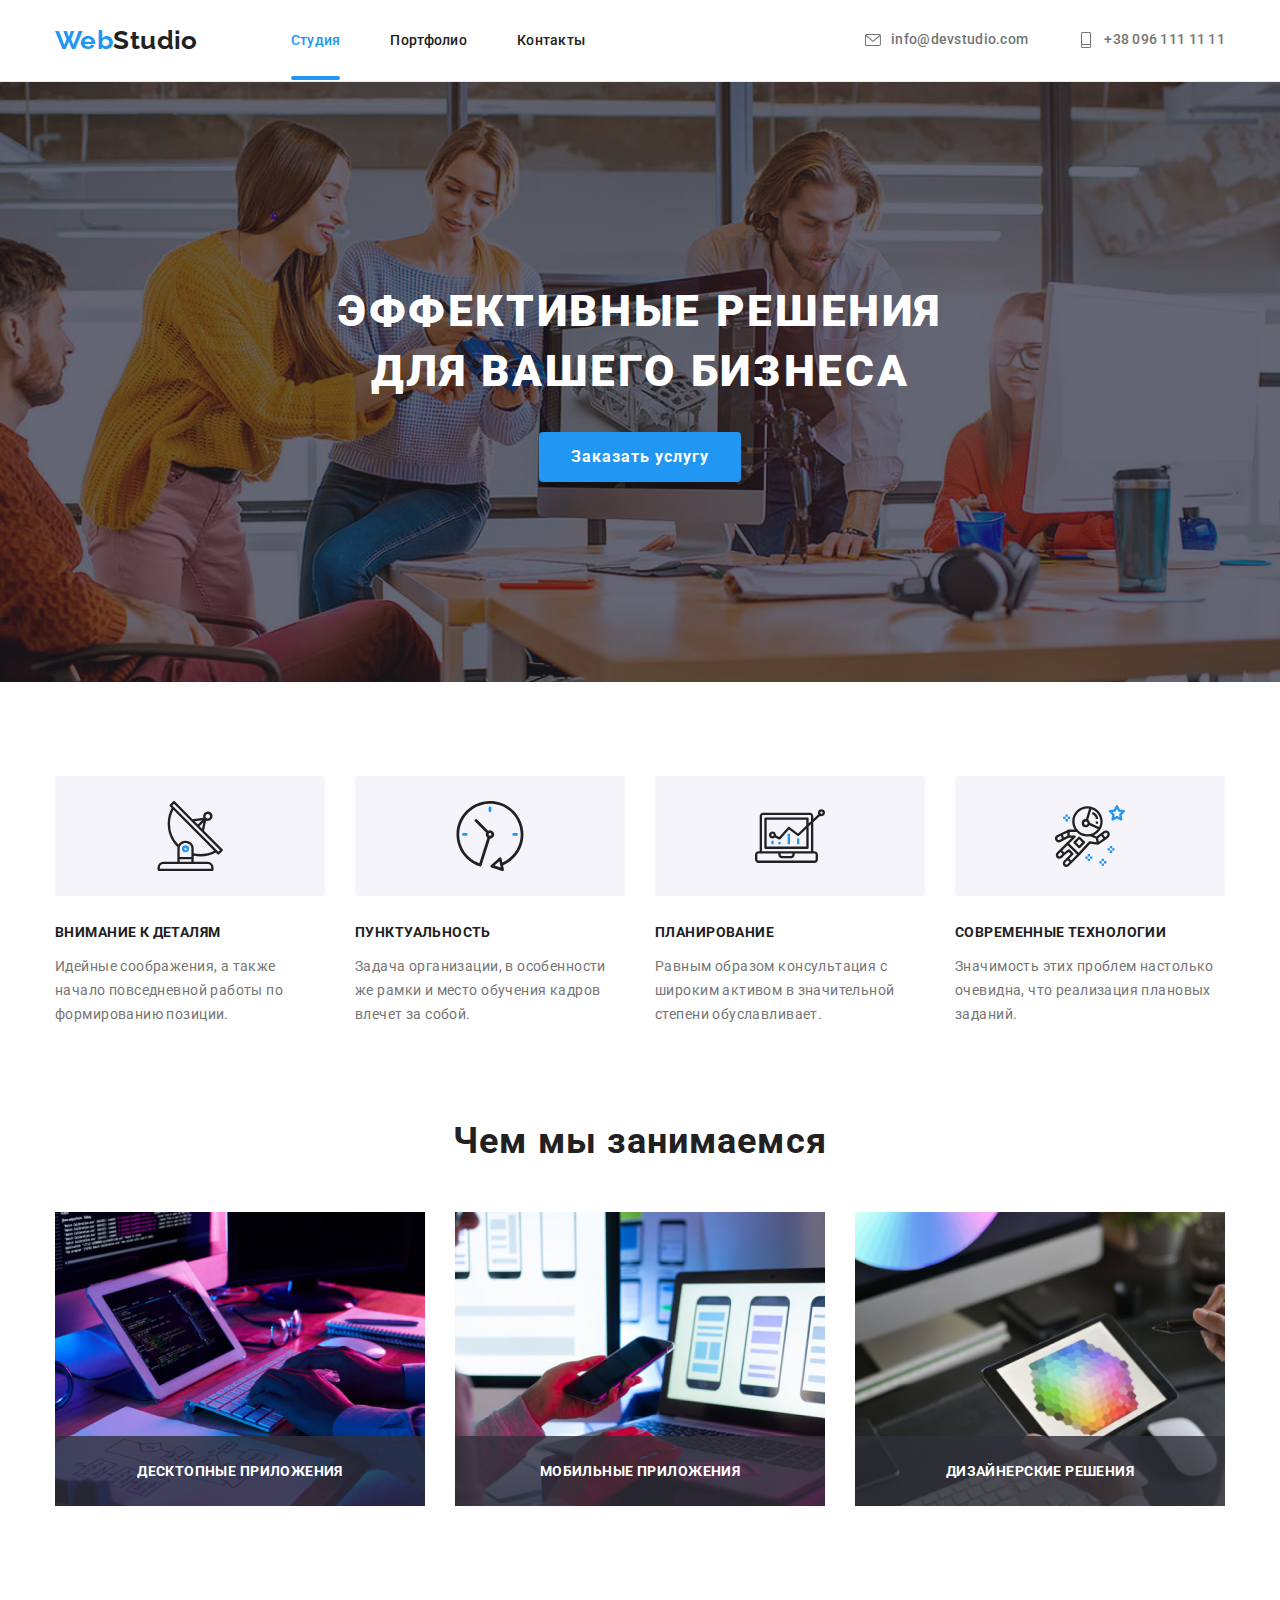
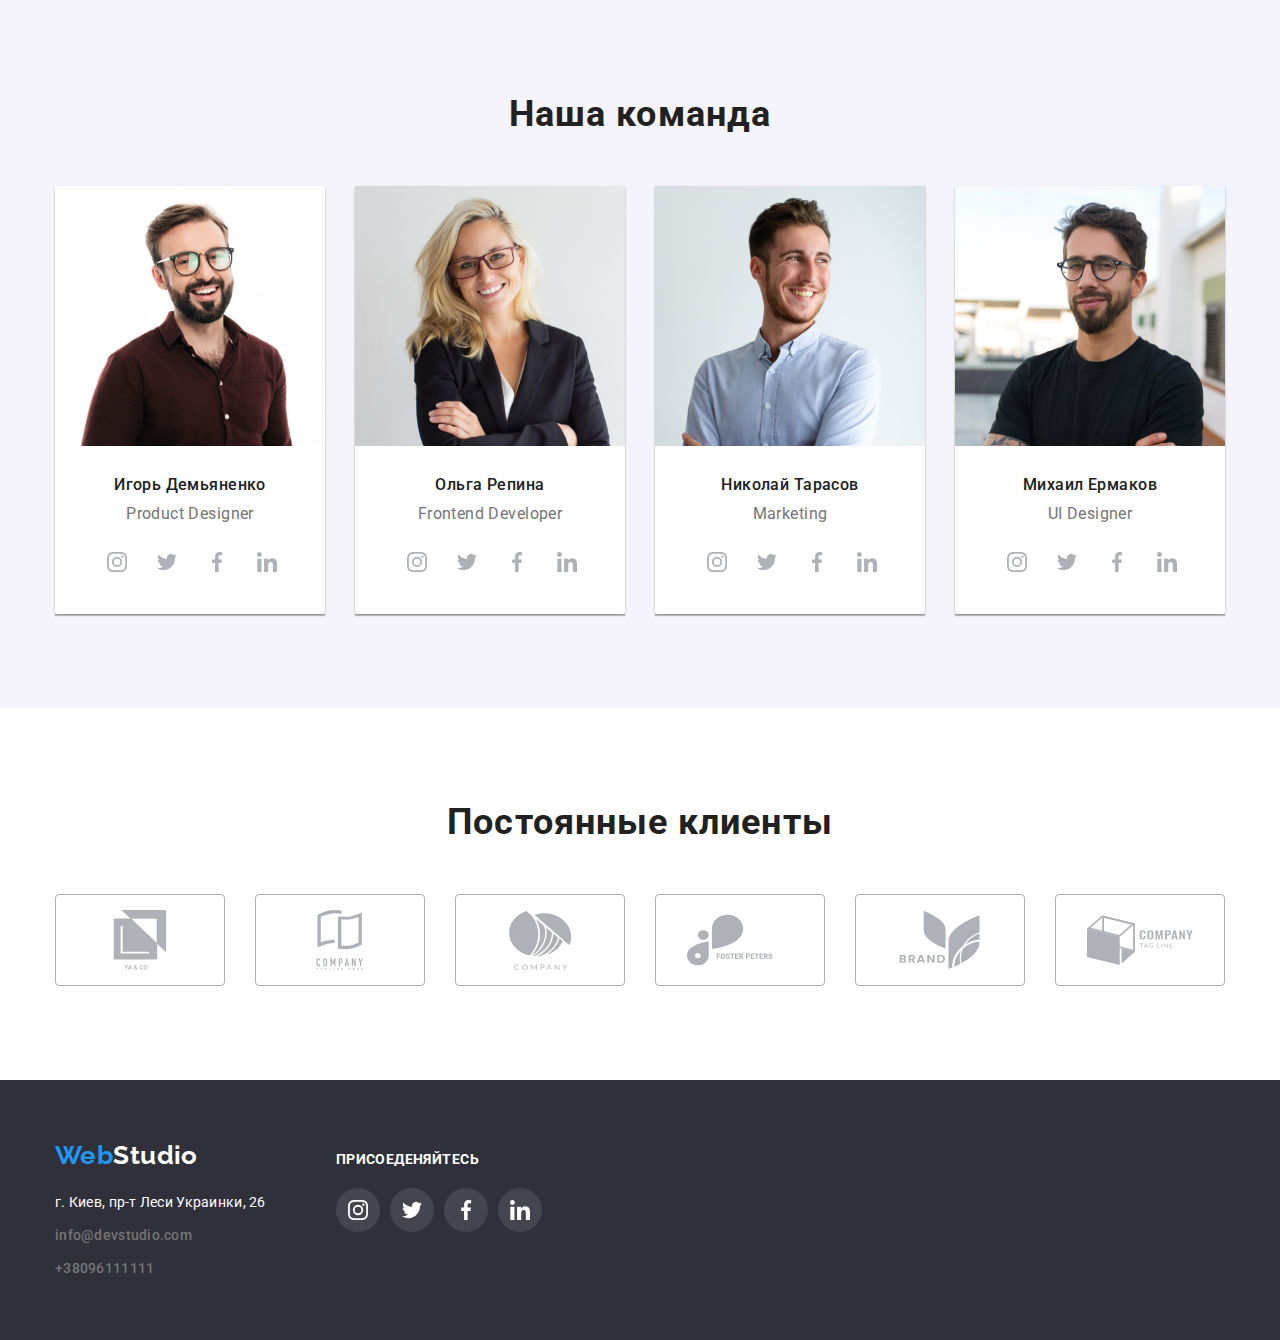
==== index.html @ 48d59b80 "start" ====
<!DOCTYPE html>
<html lang="ru">

<head>
    <meta charset="UTF-8">
    <meta http-equiv="X-UA-Compatible" content="IE=edge">
    <meta name="viewport" content="width=device-width, initial-scale=1.0">
    <link rel="preconnect" href="https://fonts.googleapis.com">
    <link rel="preconnect" href="https://fonts.gstatic.com" crossorigin>
    <link
        href="https://fonts.googleapis.com/css2?family=Raleway:wght@700&family=Roboto:wght@400;500;700;900&display=swap"
        rel="stylesheet">
    <link rel="stylesheet"
        href="https://cdnjs.cloudflare.com/ajax/libs/modern-normalize/1.1.0/modern-normalize.min.css">
    <link rel="stylesheet" href="./css/styles.css">
    
    
    <title>WebStudio</title>
</head>

<body>
    <!--header  -->
    <header class="header">
        <div class="container main-nav">
            <nav class="navigation">
                <a href="./index.html" class="logo"> <span class="web">Web</span><span class="studio">Studio</span> </a>
                <ul class="list nav">
                    <li class="nav-item"> 
                        <a href="./index.html" class="link-header current">Студия</a> </li>
                    <li class="nav-item"> 
                        <a href="./portfolio.html" class="link-header">Портфолио</a> </li>
                    <li class="nav-item"> 
                        <a href="#" class="link-header">Контакты </a> </li>
                </ul>
            </nav>

            <div class="contact-list">

                <a class="contact-link" href="mailto:info@devstudio.com">
                    <svg class="contact-link-envelope">
                        <use href="./images/sprite-svg.svg#icon-envelope"></use>
                    </svg>info@devstudio.com
                </a>

                <a class="contact-link" href="tel:+380961111111">
                    <svg class="contact-link-mobile">
                        <use href="./images/sprite-svg.svg#icon-mobile"></use>
                    </svg>+38 096 111 11 11
                </a>
            </div>
        </div>
    </header>

    <!-- main -->
    <main>
        <!-- Hero -->
        <section class="main-title section">
            <div class="container">
                <h1 class="header-title">Эффективные решения для вашего бизнеса</h1>
                <button type="button"  class="button-main" data-modal-open >Заказать услугу</button>
            </div>
        </section>

        <section class="adv-section section">
            <!-- заголовок h2 скрыть -->
            <div class="container">
                <h2 class="visually-hidden">Наши преимущества</h2>
                <ul class="list adv">
                    <li class="adv-item">
                        <div class="adv-thumb">
                            <svg class="adv-icon">
                                <use href="./images/sprite-svg.svg#icon-satelite"></use>
                            </svg>
                        </div>
                        <h3 class="advantage">Внимание к деталям</h3>
                        <p class="advantage-description">Идейные соображения, а также начало повседневной работы по
                            формированию
                            позиции.</p>
                    </li>
                    <li class="adv-item">
                        <div class="adv-thumb">
                            <svg class="adv-icon">
                                <use href="./images/sprite-svg.svg#icon-clock"></use>
                            </svg>
                        </div>
                        <h3 class="advantage">Пунктуальность</h3>
                        <p class="advantage-description">
                            Задача организации, в особенности же рамки и место обучения кадров влечет за собой.
                        </p>
                    </li>
                    <li class="adv-item">
                        <div class="adv-thumb">
                            <svg class="adv-icon">
                                <use href="./images/sprite-svg.svg#icon-pc"></use>
                            </svg>
                        </div>
                        <h3 class="advantage">Планирование</h3>
                        <p class="advantage-description">
                            Равным образом консультация с широким активом в значительной степени обуславливает.
                        </p>
                    </li>
                    <li class="adv-item">
                        <div class="adv-thumb">
                            <svg class="adv-icon">
                                <use href="./images/sprite-svg.svg#icon-spaceman"></use>
                            </svg>
                        </div>
                        <h3 class="advantage">Современные технологии</h3>
                        <p class="advantage-description">Значимость этих проблем настолько очевидна, что реализация
                            плановых заданий.
                        </p>
                    </li class="adv-item">
                </ul>
            </div>
        </section>
        <!-- Activities -->
        <section class="activities section">
            <div class="container">
                <h2 class="title">Чем мы занимаемся</h2>
                <ul class="list activities">
                    <li class="activities-item">
                        <div class="activities-item-wrap">
                            <img src="./images/box-1.jpg" alt="coding" width="370" height="294" />
                            <p class="activities-text">десктопные приложения</p>
                        </div>
                        
                    </li>
                    <li class="activities-item">
                        <div class="activities-item-wrap">
                            <img src="./images/box-2.jpg" alt="mobile-app" width="370" height="294" />
                            <p class="activities-text">мобильные приложения</p>
                        </div>
                        
                    </li>
                    <li class="activities-item">
                        <div class="activities-item-wrap">
                            <img src="./images/box-3.jpg" alt="tablet" width="370" height="294" />
                            <p class="activities-text">дизайнерские решения</p>
                        </div>
                        
                    </li>
                </ul>
            </div>
        </section>
        <!-- Our Team -->

        <section class="team section">
            <div class="container">
                <h2 class="title">Наша команда</h2>
                <ul class="list activities">
                    <li class="team-item">
                        <img src="./images/teamcard-1.jpg" alt="man-in-glasses" width="370" />
                        <div class="employee-card">
                            <h3 class="employee">Игорь Демьяненко</h3>
                            <p class="position">Product Designer</p>
                            <ul class="social-link">
                                <li class="social-item">
                                    <a class="social-reference" href="#">
                                        <svg class="social-link-icon">
                                            <use href="./images/sprite-svg.svg#icon-instagram"></use>
                                        </svg>
                                    </a>
                                </li>
                                <li class="social-item">
                                    <a class="social-reference" href="#">
                                        <svg class="social-link-icon">
                                            <use href="./images/sprite-svg.svg#icon-twitter"></use>
                                        </svg>
                                    </a>
                                </li>
                                <li class="social-item">
                                    <a class="social-reference" href="#">
                                        <svg class="social-link-icon">
                                            <use href="./images/sprite-svg.svg#icon-facebook"></use>
                                        </svg>
                                    </a>
                                </li>
                                <li class="social-item">
                                    <a class="social-reference" href="#">
                                        <svg class="social-link-icon">
                                            <use href="./images/sprite-svg.svg#icon-linkedin"></use>
                                        </svg>
                                    </a>
                                </li>
                            </ul>
                        </div>

                    </li>
                    <li class="team-item">
                        <img src="./images/teamcard-2.jpg" alt="blonde-girl" width="370" />
                        <div class="employee-card">
                            <h3 class="employee"> Ольга Репина</h3>
                            <p class="position">Frontend Developer </p>
                            <ul class="social-link">
                                <li class="social-item">
                                    <a class="social-reference" href="#">
                                        <svg class="social-link-icon">
                                            <use href="./images/sprite-svg.svg#icon-instagram"></use>
                                        </svg>
                                    </a>
                                </li>
                                <li class="social-item">
                                    <a class="social-reference" href="#">
                                        <svg class="social-link-icon">
                                            <use href="./images/sprite-svg.svg#icon-twitter"></use>
                                        </svg>
                                    </a>
                                </li>
                                <li class="social-item">
                                    <a class="social-reference" href="#">
                                        <svg class="social-link-icon">
                                            <use href="./images/sprite-svg.svg#icon-facebook"></use>
                                        </svg>
                                    </a>
                                </li>
                                <li class="social-item">
                                    <a class="social-reference" href="#">
                                        <svg class="social-link-icon">
                                            <use href="./images/sprite-svg.svg#icon-linkedin"></use>
                                        </svg>
                                    </a>
                                </li>
                            </ul>
                        </div>

                    </li>
                    <li class="team-item">
                        <img src="./images/teamcard-3.jpg" alt="smiling-man" width="370" />
                        <div class="employee-card">
                            <h3 class="employee">Николай Тарасов</h3>
                            <p class="position"> Marketing</p>
                            <ul class="social-link">
                                <li class="social-item">
                                    <a class="social-reference" href="#">
                                        <svg class="social-link-icon">
                                            <use href="./images/sprite-svg.svg#icon-instagram"></use>
                                        </svg>
                                    </a>
                                </li>
                                <li class="social-item">
                                    <a class="social-reference" href="#">
                                        <svg class="social-link-icon">
                                            <use href="./images/sprite-svg.svg#icon-twitter"></use>
                                        </svg>
                                    </a>
                                </li>
                                <li class="social-item">
                                    <a class="social-reference" href="#">
                                        <svg class="social-link-icon">
                                            <use href="./images/sprite-svg.svg#icon-facebook"></use>
                                        </svg>
                                    </a>
                                </li>
                                <li class="social-item">
                                    <a class="social-reference" href="#">
                                        <svg class="social-link-icon">
                                            <use href="./images/sprite-svg.svg#icon-linkedin"></use>
                                        </svg>
                                    </a>
                                </li>
                            </ul>
                        </div>

                    </li>
                    <li class="team-item">
                        <img src="./images/teamcard-4.jpg" alt="smiling-man" width="370" />
                        <div class="employee-card">
                            <h3 class="employee">Михаил Ермаков</h3>
                            <p class="position"> UI Designer</p>
                            <ul class="social-link">
                                <li class="social-item">
                                    <a class="social-reference" href="#">
                                        <svg class="social-link-icon">
                                            <use href="./images/sprite-svg.svg#icon-instagram"></use>
                                        </svg>
                                    </a>
                                </li>
                                <li class="social-item">
                                    <a class="social-reference" href="#">
                                        <svg class="social-link-icon">
                                            <use href="./images/sprite-svg.svg#icon-twitter"></use>
                                        </svg>
                                    </a>
                                </li>
                                <li class="social-item">
                                    <a class="social-reference" href="#">
                                        <svg class="social-link-icon">
                                            <use href="./images/sprite-svg.svg#icon-facebook"></use>
                                        </svg>
                                    </a>
                                </li>
                                <li class="social-item">
                                    <a class="social-reference" href="#">
                                        <svg class="social-link-icon">
                                            <use href="./images/sprite-svg.svg#icon-linkedin"></use>
                                        </svg>
                                    </a>
                                </li>
                            </ul>
                        </div>

                    </li>
                </ul>
            </div>
        </section>

        <section class="clients section">
            <div class="container">
                <h2 class="title">Постоянные клиенты</h2>
                <ul class="clients-list">
                    <li class="client-item">
                        <a class="client-link" href="#">
                            <svg class="client-icon">
                                <use href="./images/sprite-svg.svg#icon-client-1"></use>
                            </svg>
                        </a>
                    </li>
                    <li class="client-item">
                        <a class="client-link" href="#"><svg class="client-icon">
                                <use href="./images/sprite-svg.svg#icon-client-2"></use>
                            </svg>

                        </a>
                    </li>
                    <li class="client-item">
                        <a class="client-link" href="#"><svg class="client-icon">
                                <use href="./images/sprite-svg.svg#icon-client-3"></use>
                            </svg>

                        </a>
                    </li>
                    <li class="client-item">
                        <a class="client-link" href="#"><svg class="client-icon">
                                <use href="./images/sprite-svg.svg#icon-client-4"></use>
                            </svg>

                        </a>
                    </li>
                    <li class="client-item">
                        <a class="client-link" href="#"><svg class="client-icon">
                                <use href="./images/sprite-svg.svg#icon-client-5"></use>
                            </svg>

                        </a>
                    </li>
                    <li class="client-item">
                        <a class="client-link" href="#"><svg class="client-icon">
                                <use href="./images/sprite-svg.svg#icon-client-6"></use>
                            </svg>

                        </a>
                    </li>
                </ul>
            </div>
        </section>

    </main>
    <!-- footer  -->
    <footer class="footer-main">
        <div class="container">
            <div class="footer">
                <div class="footer-left">                
                    <a href="./index.html" class="logo-link"> <span class="web">Web</span><span class="studio-bottom">Studio</span> </a>
                
                    <address>
                        <ul class="list">
                            <li class="address-item"><a href="https://goo.gl/maps/nnkkmyrKH8PEDYPt6" target="_blank"
                                    rel="nofollow noopener" class="contact-link route">г. Киев, пр-т Леси Украинки, 26</a>
                            </li>
                            <li class="address-item"><a href="mailto:info@devstudio.com" class="contact-link-bottom">info@devstudio.com</a>
                            </li>
                            <li class="address-item"><a href="tel:+380961111111" class="contact-link-bottom">+38096111111</a></li>
                        </ul>
                    </address>
                </div>
                <div class="footer-center">
                    <p class="invite-title">присоеденяйтесь </p>
                    <ul class="social-list">
                        <li class="social_item">
                            <a  class="social_item_link" href="#"> 
                            <svg class="social-icon">
                                <use href="./images/sprite-svg.svg#icon-instagram-footer"></use>
                            </svg> </a>
                        </li>
                        <li class="social_item">
                            <a  class="social_item_link" href="#"> 
                            <svg class="social-icon">
                                <use href="./images/sprite-svg.svg#icon-twitter-footer"></use>
                            </svg> </a>
                        </li>
                        <li class="social_item">
                            <a  class="social_item_link" href="#"> 
                            <svg class="social-icon">
                                <use href="./images/sprite-svg.svg#icon-facebook-footer"></use>
                            </svg> </a>
                        </li>
                        <li class="social_item">
                            <a  class="social_item_link" href="#"> 
                            <svg class="social-icon">
                                <use href="./images/sprite-svg.svg#icon-linkedin-footer"></use>
                            </svg> </a>
                        </li>
                    </ul>
                        
                </div>
                
                
                
            </div>
            

        </div>

    </footer>

    <div class="backdrop is-hidden" data-modal>
        <div class="modal">
            <button type="button" class="modal-close" data-modal-close >
                <svg class="modal-close-icon" width="18px" height="18px">
                    <use href="./images/sprite-svg.svg#icon-close">
                </svg>
            </button>

        </div>
    </div>

    <script src="./js/modal.js"></script>
</body>

</html>
---- css/styles.css ----
:root {
    --primary-head-text: #212121;
    --primary-bcg: #ffffff;
    --secondary-text: #757575;
    --accent-color: #2196F3;
    --dark-bcg: #2F303A;
    --hover-color: #188CE8;
    --secondary-bcg: #E5E5E5;
    --team-bcg: #F5F4FA;
    --primary-font: 'Roboto', sans-serif;
    --logo-font: 'Raleway', sans-serif;
    --inner-border-color: ##EEEEEE;
    --header-border-color: ##ECECEC;
    --clients-color: #AFB1B8;
}

p,
h1,
h2,
h3,
h4,
h5,
h6 {
    margin: 0;
}

ul {
    margin: 0;
    padding: 0;
}

img {
    display: block;
    max-width: 100%;
    height: auto;
}

button {
    cursor: pointer;
    /* font-family: inherit; */
}

address {
    font-style: normal;
}

/* body */

body {

    font-family: var(--primary-font);
    color: var(--primary-head-text);
    background-color: var(--primary-bcg);
    font-size: 14px;
    letter-spacing: 0.03em;
}



ul {
    list-style: none;
}

a {
    text-decoration: none;
    /* display: block; */
}

button {
    display: block;
    margin: 0 auto;
    padding: 10px 32px;
    cursor: pointer;
    /* font-family: Roboto; */
    /* box-shadow: 0px 4px 4px rgb(0 0 0 / 15%); */
    border: none;
    border-radius: 4px;

}

.list {
    font-style: normal;
    margin: 0px;
    padding: 0px;
}

.visually-hidden {
    position: absolute;
    width: 1px;
    height: 1px;
    margin: -1px;
    border: 0;
    padding: 0;

    white-space: nowrap;
    clip-path: inset(100%);
    clip: rect(0 0 0 0);
    overflow: hidden;
}



.container {
    width: 1200px;
    padding-left: 15px;
    padding-right: 15px;
    margin: 0 auto;
}

.section {
    padding: 94px 0;
}

.header {
    border-bottom: 1px solid #ececec;


}

.container.main-nav {
    display: flex;
    align-items: center;

}

/* logo */
.logo {
    color: var(--accent-color);
    font-weight: 700;
    font-size: 26px;
    line-height: 1.19;
    font-family: var(--logo-font);

}

.logo-link {
    margin-bottom: 20px;
    display: block;
}

.web {
    color: var(--accent-color);
    font-weight: 700;
    font-size: 26px;
    line-height: 1.19;
    font-family: var(--logo-font);

}

.studio-bottom {
    color: #ffffff;
    font-weight: 700;
    font-size: 26px;
    line-height: 1.19;
    font-family: var(--logo-font);

}

/* .studio-bottom:hover,
.studio-bottom:focus {
    color: var(--hover-color);
} */

.studio {
    color: var(--primary-head-text);
}


/* site nav */
.navigation {
    display: flex;
    align-items: center;
}

.list.nav {
    display: flex;

}

.list .nav-item {
    margin-right: 50px;
}

.list .nav-item:last-child {
    margin-right: 0px;
}

.list .nav-item {
    display: block;
    padding-top: 32px;
    padding-bottom: 32px;
}

/* contact-list */

.contact-list .contact-link+.contact-link {
    margin-left: 50px;

}


.contact-list {
    display: flex;

    padding-top: 32px;
    padding-bottom: 32px;
    margin-left: auto;


}

.list.nav {
    margin-left: 93px;
    position: relative;
}


.link-header:hover,
.link-header:focus {
    color: var(--hover-color);
    
}

.link-header {
    color: var(--primary-head-text);
    font-size: 14px;
    font-weight: 500;
    line-height: 1.14;
    letter-spacing: 0.02em;
    padding-top: 32px;
    padding-bottom: 32px;
    position: relative;

    transition-property: color;
    transition-duration: 250ms;
    transition-timing-function: cubic-bezier(0.4, 0, 0.2, 1);
    
}



.current {
    color: var(--accent-color);
    
}
.link-header.current::before {
    content: '';
        width: 100%;
        height: 4px;
        position: absolute;
        bottom: 0;
        background: var(--accent-color);
        border-radius: 2px;
}

.link {
    color: #212121;
    text-decoration: none;
}



/* hero */
.header-title {
    /* padding-top: 203px; */
    margin: 0 auto;
    margin-bottom: 30px;
    width: 696px;

    font-weight: 900;
    font-size: 44px;
    line-height: 1.36;
    letter-spacing: 0.06em;


    color: var(--primary-bcg);
    text-transform: uppercase;
}

.main-title {
    background-color: var(--dark-bcg);
    text-align: center;
    padding: 200px 0;
    background-image:
        linear-gradient(rgba(47, 48, 58, 0.4), rgba(47, 48, 58, 0.4)),
        url("../images/layout.jpg");
    background-repeat: no-repeat;
    background-position: center;
    background-size: cover;
    max-width: 1600px;
    height: 600px;
    margin: 0 auto;


}

/* buttons */
.button-main {

    box-shadow: 0px 4px 4px rgba(0, 0, 0, 0.15);
    border-radius: 4px;
    display: inline-block;
    padding: 10px 32px;
    border: 0px;
    min-width: 200px;
    
    font-weight: 700;
    font-size: 16px;
    line-height: 1.87;
    background-color: var(--accent-color);
    color: var(--primary-bcg);
    letter-spacing: 0.06em;
    align-items: center;
    text-align: center;

    transition-property: color;
    transition-duration: 250ms;
    transition-timing-function: cubic-bezier(0.4, 0, 0.2, 1);
}

.button-main:hover,
.button-main:focus {
    background-color: var(--hover-color);
    color: var(--primary-bcg);
}

/* portfolio buttons */

.portfolio-button {
    display: inline-block;
    border-radius: 4px;
    padding: 6px 22px;
    border: 0px;
    color: var(--primary-head-text);
    background-color: var(--team-bcg);
    font-weight: 500;
    font-size: 16px;
    line-height: 1.62;
    letter-spacing: 0.03em;

    transition-property: color, background-color, box-shadow;
    transition-duration: 250ms;
    transition-timing-function: cubic-bezier(0.4, 0, 0.2, 1);
}

.portfolio-button:hover,
.portfolio-button:focus {
    background-color: var(--hover-color);
    color: #ffffff;
    box-shadow: 0px 1px 1px rgba(0, 0, 0, 0.12),
    0px 4px 4px rgba(0, 0, 0, 0.06),
    1px 4px 6px rgba(0, 0, 0, 0.16);
    
}

.filter-item {
    width: calc ((100% - 32px) / 5);
    margin-right: 8px;
}

.filter-item:nth-child(5n) {
    margin-right: 0px;
}


/* links */
.contact-link {
    display: flex;
    align-items: center;
    font-family: Roboto;
    font-size: 14px;
    font-weight: 500;
    line-height: 1.14;
    letter-spacing: 0.02em;
    text-align: left;
    color: var(--secondary-text);
}
.contact-link-bottom {
    
    font-family: Roboto;
    font-size: 14px;
    font-weight: 500;
    line-height: 1.71;
    letter-spacing: 0.02em;
    text-align: left;
    color: var(--secondary-text);

    transition-property: color;
    transition-duration: 250ms;
    transition-timing-function: cubic-bezier(0.4, 0, 0.2, 1);
        
}
.contact-link-bottom:hover,
.contact-link-bottom:focus {
    color: var(--hover-color);
}


.contact-link-envelope {
    width: 16px;
    height: 12px;
    margin-right: 10px;
    fill: currentColor;

    transition-property: color;
    transition-duration: 250ms;
    transition-timing-function: cubic-bezier(0.4, 0, 0.2, 1);

}
.contact-link-mobile {
    width: 16px;
    height: 16px;
    margin-right: 10px;
    fill: currentColor;

    transition-property: color;
    transition-duration: 250ms;
    transition-timing-function: cubic-bezier(0.4, 0, 0.2, 1);

}

.contact-link:hover,
.contact-link:focus {
    color: var(--hover-color);
}

.title {
    margin-bottom: 50px;
    font-weight: 700;
    font-size: 36px;
    line-height: 1.16;
    letter-spacing: 0.03em;
    text-align: center;
}

.contact-link.route {
    font-weight: 400;
    font-size: 14px;
    line-height: 1.71;
    color: white;

    transition-property: color;
    transition-duration: 250ms;
    transition-timing-function: cubic-bezier(0.4, 0, 0.2, 1);
}

.contact-link.route:hover,
.contact-link.route:focus {
    color: var(--hover-color);
}

.list.activities {
    display: flex;
    justify-content: center;
    
}

.list.filter {
    display: flex;
    justify-content: center;
    margin-bottom: 50px;
}

.list.project {
    border-top: #D9D9D9;
    display: flex;
    flex-wrap: wrap;
}








/* advantages */

.list.adv {
    display: flex;

}

.adv-item {
    width: calc((100% - 90px) / 4);
    margin-right: 30px;
}

.adv-item:nth-child(4n) {
    margin-right: 0px;
}

.adv-thumb {
    width: 270px;
    height: 120px;
    
    background-color: #F5F4FA;
    display: flex;
    align-items: center;
    justify-content: center;
    border-radius: 4px;
    margin-bottom: 25px;



}

.adv-icon {
    width: 70px;
    height: 70px;


}

.advantage {
    font-weight: 700;
    font-size: 14px;
    line-height: 1.71;
    text-transform: uppercase;
    color: var(--primary-head-text);

}

.advantage-description {
    margin-top: 10px;

    font-weight: 400;
    font-size: 14px;
    line-height: 1.71;
    color: var(--secondary-text);

}

.activities.section {
    padding-top: 0px;
}

.activities-item {
    width: calc((100% - 60px) /3);
    margin-right: 30px;

}

.activities-item:nth-child(3n) {
    margin-right: 0px;
}

activities {
    padding-top: 0;
}
.activities-item-wrap {
    position: relative;
}
.activities-text {
    position: absolute;
    bottom: 0;
    left: 0;
    font-weight: 700;
    font-size: 14px;
    line-height: 1.15;
    

    display: flex;
    justify-content: center;
    align-items: center;
    
    text-transform: uppercase;
    color: #FFFFFF;
    background-color: rgba(47, 48, 58, 0.8);
    
    width: 100%;
    height: 70px; 
}
.team {
    background-color: var(--team-bcg);
    padding-bottom: 94px;
}

.position {
    font-weight: 400;
    font-size: 16px;
    line-height: 1.18;
    color: var(--secondary-text);
    text-align: center;
}

.team-item {
    width: calc((100% - 90px) / 4);
    margin-right: 30px;
    box-shadow: 0px 1px 3px rgb(0 0 0 / 12%), 0px 1px 1px rgb(0 0 0 / 14%), 0px 2px 1px rgb(0 0 0 / 20%);

}

.team-item:nth-child(4n) {
    margin-right: 0px;
}

.employee {
    font-weight: 500;
    font-size: 16px;
    line-height: 1.18;
    color: var(--primary-head-text);
    text-align: center;
    margin-bottom: 10px;

}

.employee-card {
    background-color: var(--primary-bcg);
    border-radius: 0px 0px 4px 4px;
    text-align: center;
    padding: 30px 0;


}






.portfolio-description {
    color: var(--secondary-text);
    font-size: 16px;
    font-weight: 400;
    line-height: 1.87;
    
}

.project-item {
    width: calc((100% - 60px) / 3);

    margin-right: 30px;
    margin-bottom: 30px;

    transition-property: color;
    transition-duration: 250ms;
    transition-timing-function: cubic-bezier(0.4, 0, 0.2, 1);
}



.project-item:nth-child(3n) {
    margin-right: 0px;

}

.project-item:nth-last-child(-n + 3) {
    margin-bottom: 0px;
}

.grid-card {

    border: 1px solid #eeeeee;
    border-top: 0px;
    padding: 20px 24px;
}
.grid-card-wrap {
    position: relative;
    overflow: hidden;
    
    
}
.grid-card-link:hover .grid-card-text {
    transform: translateY(0);
}
.grid-card-link:focus .grid-card-text {
    transform: translateY(0);
}
.grid-card-text {
    width: 100%;
    height: 100%;
    position: absolute;
    bottom: 0;
    left: 0;
    font-weight: 400;
    font-size: 18px;
    line-height: 1.56;
    color: #FFFFFF;
    padding: 63px 24px;
    letter-spacing: 0.03em;
    background-color: rgba(33, 150, 243, 0.9);
    
    transform: translateY(100%);
    transition-property: transform;
    transition-duration: 300ms;
    transition-timing-function: cubic-bezier(0.4, 0, 0.2, 1);           
}

.grid-card-link {
    display: block;
    transition-property: box-shadow;
    transition-duration: 2500ms;
    transition-timing-function: cubic-bezier(0.4, 0, 0.2, 1);

}
.grid-card-link:hover {
    box-shadow: 0px 1px 1px rgba(0, 0, 0, 0.12),
        0px 4px 4px rgba(0, 0, 0, 0.06),
        1px 4px 6px rgba(0, 0, 0, 0.16);;
    transition-property: box-shadow;
    
}
.grid-card-link:focus {
    box-shadow: 0px 1px 1px rgba(0, 0, 0, 0.12),
        0px 4px 4px rgba(0, 0, 0, 0.06),
        1px 4px 6px rgba(0, 0, 0, 0.16);;
    transition-property: box-shadow;
    
}

.social-link {
    display: flex;
    justify-content: center;
    align-items: center;
    margin-top: 16px;
    gap: 10px;

}

.social-link-icon {
    width: 20px;
    height: 20px;
   
    fill: currentColor;
    
    /* overflow: hidden; */
    
}
.social-reference {
    display: flex;
    justify-content: center;
    align-items: center;
    border-radius: 50%;
    color: #AFB1B8;
    width: 44px;
    height: 44px;

    transition-property: color, background-color;
    transition-duration: 250ms;
    transition-timing-function: cubic-bezier(0.4, 0, 0.2, 1);
}
.social-reference:hover,
.social-reference:focus {
    color: #ffffff;
    background-color: var(--accent-color);
    
    
}

.social-item {
    width: 40px;
}
.clients-list {
    display: flex;
}

.client-item {
    width: calc((100% - 150px) /6);
    margin-right: 30px;
   
}

.client-item:nth-child(6n) {
    margin-right: 0px;

}



.client-icon {
    width: 106px;
    height: 60px;
    fill: currentColor;


}

.client-link {
    height: 92px;
    width: 170px;
    border: 1px solid var(--clients-color); 
    border-radius: 4px;
    display: flex;
    justify-content: center;
    align-items: center;
    color: var(--clients-color);
    
    transition-property: color, border;
    transition-duration: 250ms;
    transition-timing-function: cubic-bezier(0.4, 0, 0.2, 1);
}

.client-link:hover {
    color: var(--hover-color);
   border: 1px solid var(--accent-color);
}
.client-link:focus {
    color: var(--hover-color);
    border: 1px solid var(--accent-color);
}
/* footer */
.footer-main {
    background-color: var(--dark-bcg);
    padding: 60px 0;
}

.invite-title {
    font-weight: 700;
    font-size: 14px;
    line-height: 1.14;
    letter-spacing: 0.03em;
    text-transform: uppercase;
    color: #FFFFFF;
    margin-bottom: 20px;
    text-align: left
}
.footer {
    display: flex;
    align-items: baseline;
    
}
.social-list {
    display: flex;
    /* gap: 10px; */
    
}
.social_item {
    width: calc((100 - 30px) / 4);
    margin-right: 10px;
}
.social_item:nth-child(4n) {
    margin-right: 0px;
}
.social_item_link {
    display: flex;
    color: var(--primary-bcg);
    justify-content: center;
    align-items: center;
    width: 44px;
    height: 44px;
    background: rgba(255, 255, 255, 0.1);
    border-radius: 50%;

    transition-property: color, background-color;
    transition-duration: 250ms;
    transition-timing-function: cubic-bezier(0.4, 0, 0.2, 1);
}

.social_item_link:hover,
.social_item_link:focus {
    color: #ffffff;
    background-color: #2196F3;
    overflow: hidden;
    border-radius: 50%;
    

}
.social-icon {
    width: 20px;
    height: 20px;
    
    fill: currentColor;

}
/* .footer-left {

} */

.footer-center {
    margin-left: 70px;

}



.address-item {
    margin-bottom: 9px;
}

.address-item:last-child {
    margin-bottom: 0px;
}

.list-item {
    margin-bottom: 4px;
    font-weight: 700;
    font-size: 18px;
    line-height: 2;
    letter-spacing: 0.06em;
}
.backdrop {
    width: 100vw;
    height: 100vh;
    position: fixed;
    top: 0;
    left: 0;
    background: rgba(0, 0, 0, 0.2);
        transition: opacity 1000ms, visibility 1000ms;
}

.backdrop.is-hidden .modal {
    transform: scale(1.5) translateX(100%);
    transition: transform 1000ms;
}
.modal {
    width: 528px;
    min-height: 581px;
    background-color: #FFFFFF;
    box-shadow: 0px 1px 3px rgba(0, 0, 0, 0.12), 0px 1px 1px rgba(0, 0, 0, 0.14), 0px 2px 1px rgba(0, 0, 0, 0.2);
    border-radius: 4px;
    position: absolute;
    top: 50%;
    left: 50%;
    transform: scale(1) translateX(100%);
    transform: translate(-50%, -50%);
    transition: transform 1000ms;
}
.modal-close {
    width: 30px;
    height: 30px;
    background: transparent;
    border: 1px solid rgba(0, 0, 0, 0.1);
    border-radius: 50%;
    position: fixed;
    top: 10px;
    right: 10px;
    padding: 0;
    display: flex;
    align-items: center;
    justify-content: center;
    transition-property: color;
    transition-duration: 250ms;
    transition-timing-function: cubic-bezier(0.4, 0, 0.2, 1);


}
.modal-close:hover,
.modal-close:focus {
    fill: var(--hover-color);
}

.is-hidden {
    visibility: hidden;
    opacity: 0;
    pointer-events: none;
}
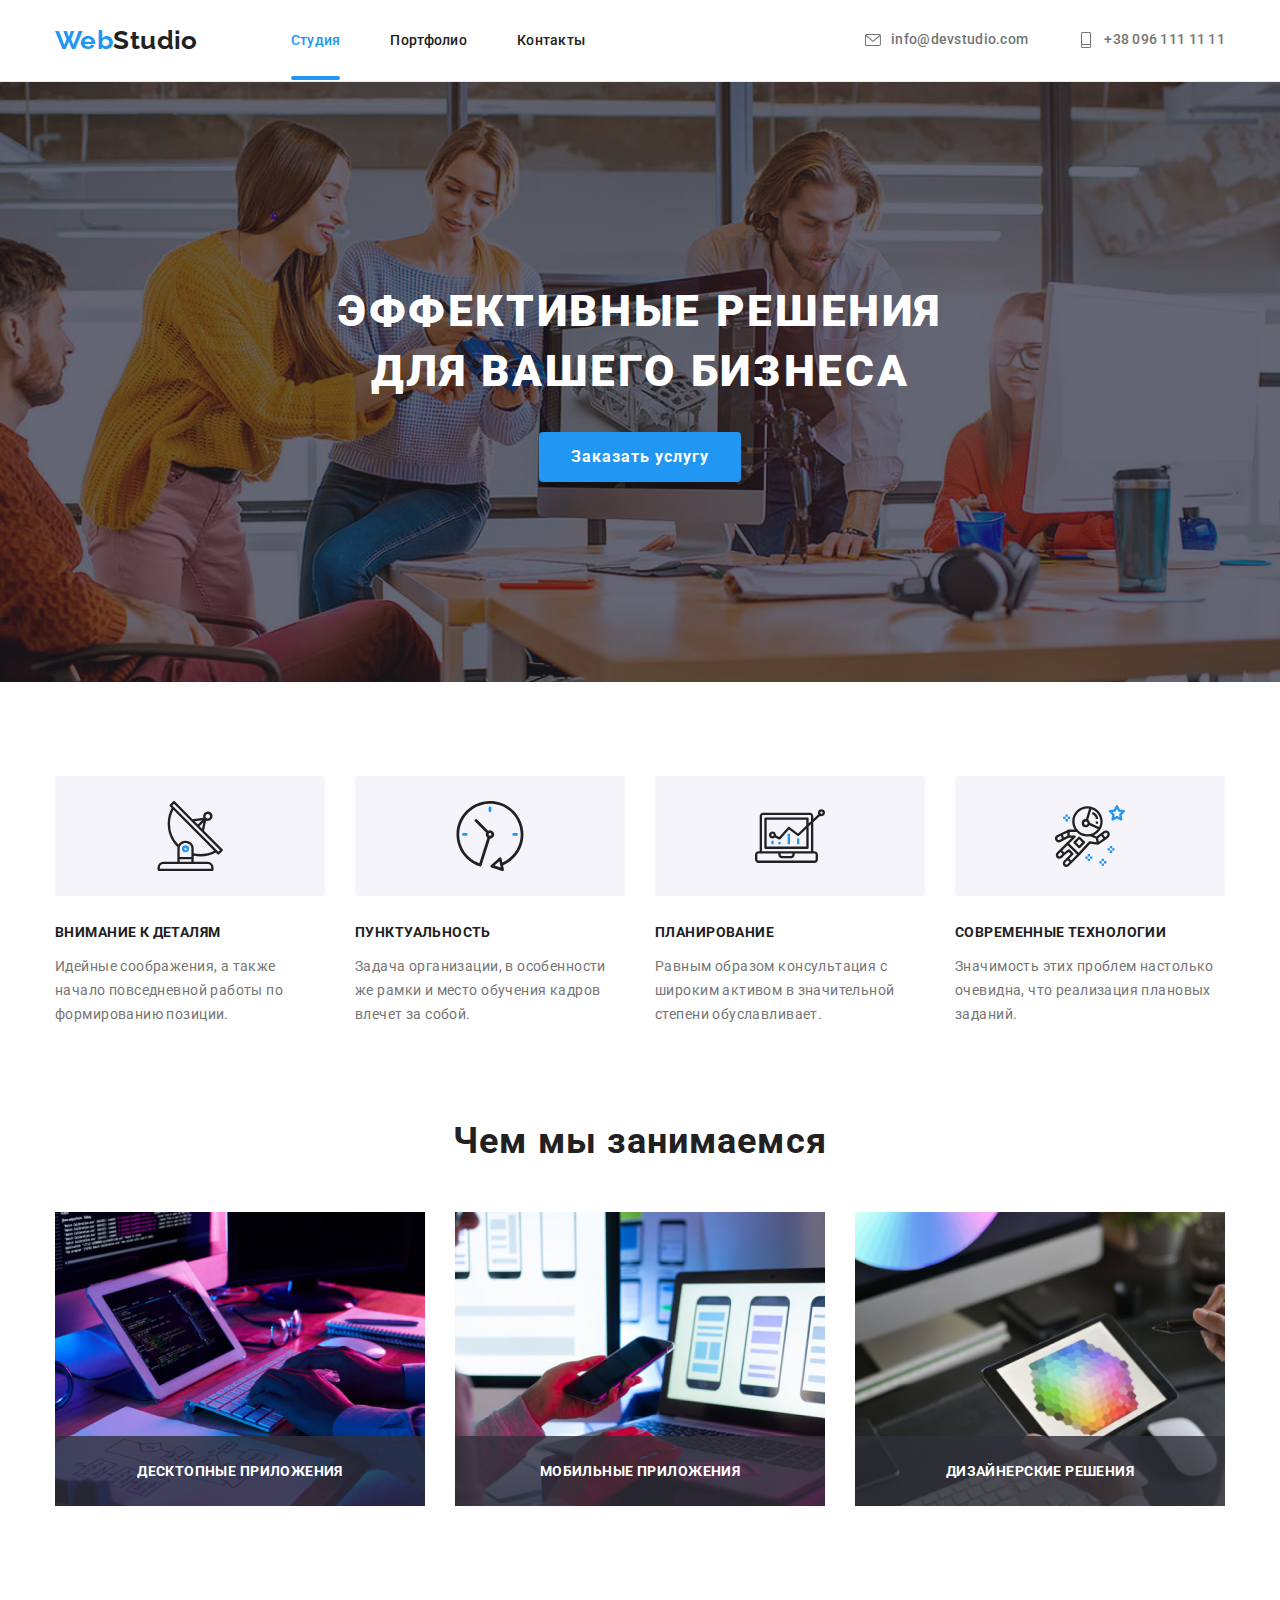
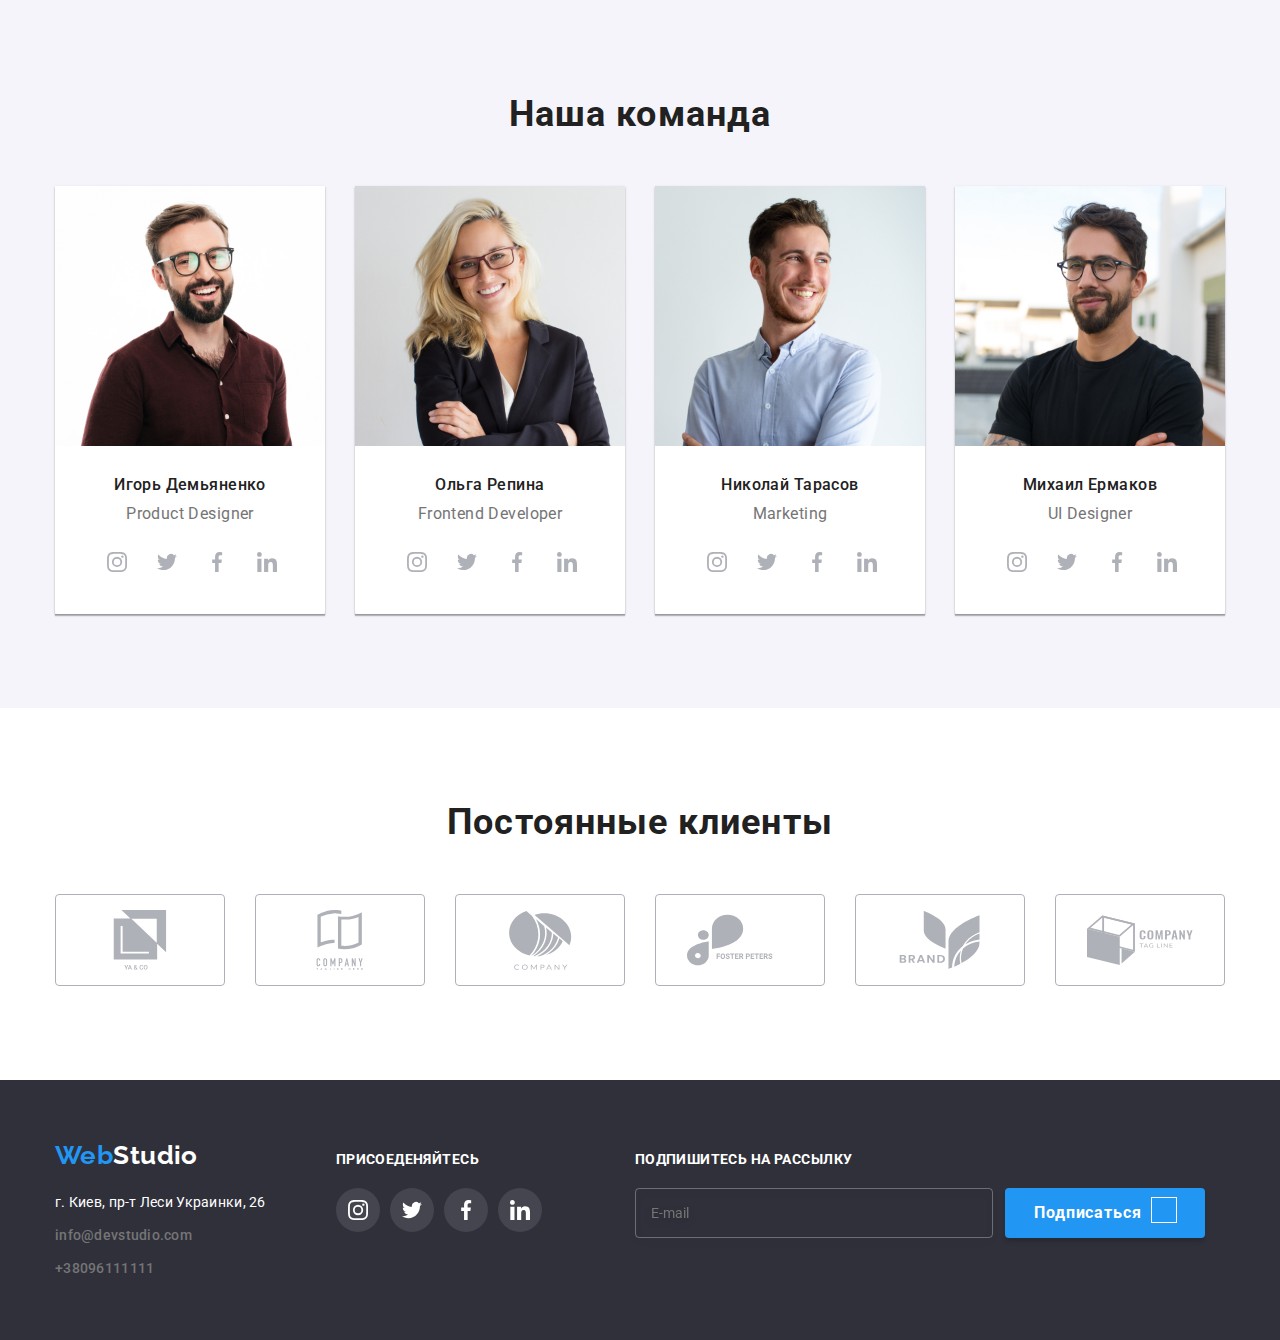
==== commit c49ef04e: "stuck" ====
--- a/index.html
+++ b/index.html
@@ -403,6 +403,17 @@
                     </ul>
                         
                 </div>
+                <div class="footer-right">
+                    <p class="subscribe-title">подпишитесь на рассылку</p>
+                    <form class="subscribe-form">
+                        <input  type="email" name="email" class="subscribe-input" placeholder="E-mail">
+                        <button type="submit" class="subscribe-button">Подписаться 
+                            <svg class="subscribe-icon">
+                            <use href="./images/sprite-svg.svg#icon-send"></use>
+                        </svg></button>
+                    </form>
+                    
+                </div>
                 
                 
                 
@@ -420,8 +431,50 @@
                     <use href="./images/sprite-svg.svg#icon-close">
                 </svg>
             </button>
-
+            <p class="modal-title">Оставьте свои данные, мы вам перезвоним</p>
+            <form autocomplete="off">
+                <div class="modal-field">
+                    <label for="name" class="modal-label">Имя</label>
+                    <div class="modal-input-wrap">
+                        <input class="modal-input" type="text" name="name" id="name">
+                        <svg class="modal-icon">
+                            <use href="./images/sprite-svg.svg#icon-black-person"></use>
+                        </svg>
+                    </div>
+                </div>
+                <div class="modal-field">
+                    <label for="tel" class="modal-label">Телефон</label>
+                    <div class="modal-input-wrap">
+                        <input class="modal-input" type="tel" name="tel" id="tel">
+                        <svg class="modal-icon">
+                            <use href="./images/sprite-svg.svg#icon-black-phone"></use>
+                        </svg>
+                    </div>
+                    
+                </div>
+                <div class="modal-field">
+                    <label for="email" class="modal-label">Почта</label>
+                    <div class="modal-input-wrap">
+                        <input class="modal-input" type="email" name="email" id="email">
+                        <svg class="modal-icon" width>
+                            <use href="./images/sprite-svg.svg#icon-black-envelope" ></use>
+                        </svg>
+                    </div>
+                </div>
+
+                <div class="modal-textarea">
+                    <label for="comment" class="modal-label">Комментарий</label>
+                    <textarea class="modal-textarea-input" name="comment" id="comment"  rows="10" placeholder="Введите текст"></textarea>
+                </div>
+                <div class="modal-checkbox">   
+                    <input class="modal-input" type="checkbox" name="policy" id="policy">
+                    <label for="policy" class="modal-label">Соглашаюсь с рассылкой и принимаю <span ><a class="policy-link" href="#">Условия договора</a> </span></label>
+                </div>
+
+                <button type="submit" class="modal-button">Отправить</button>
+            </form>
         </div>
+        
     </div>
 
     <script src="./js/modal.js"></script>
--- a/css/styles.css
+++ b/css/styles.css
@@ -71,8 +71,7 @@
     margin: 0 auto;
     padding: 10px 32px;
     cursor: pointer;
-    /* font-family: Roboto; */
-    /* box-shadow: 0px 4px 4px rgb(0 0 0 / 15%); */
+ 
     border: none;
     border-radius: 4px;
 
@@ -940,8 +939,194 @@
     fill: var(--hover-color);
 }
 
+.modal-title{
+    font-weight: 700;
+    font-size: 20px;
+    line-height: 23px;
+    text-align: center;
+    letter-spacing: 0.03em;
+    margin: 40px 12px;
+}
 .is-hidden {
     visibility: hidden;
     opacity: 0;
     pointer-events: none;
+}
+.modal-field {
+   display: flex;
+   flex-direction: column;
+   margin: 10px 40px 10px 40px;
+   
+}
+.modal-field input {
+    border: 1px solid rgba(33, 33, 33, 0.2);
+    border-radius: 4px;
+    height: 40px;
+    outline-color: var(--accent-color);
+    width: 100%;
+    
+    
+    
+}
+
+.modal-input:focus {
+    border-color: var(--accent-color);
+}   
+
+.modal-label{
+    font-weight: 400;
+    font-size: 12px;
+    line-height: 1.16;
+    letter-spacing: 0.01em;
+    color: var(--secondary-text);
+    margin-bottom: 4px;
+}
+.modal-input {
+    transition: border-color 250ms cubic-bezier(0.4, 0, 0.2, 1);
+    cursor: pointer;
+}
+.modal-textarea {
+    display: flex;
+    flex-direction: column;
+    margin-bottom: 20px;
+     margin-left: 40px;
+    margin-right: 40px;
+    
+}
+.modal-title {
+    font-weight: 700;
+    font-size: 20px;
+    line-height: 23px;
+    text-align: center;
+    letter-spacing: 0.03em;
+    color: var(--primary-head-text);
+
+    
+    margin-top: 40px;
+    margin-left: 40px;
+    margin-right: 40px;
+    margin-bottom: 12px;
+}
+.modal-checkbox {
+    display: flex;
+    justify-content: center;  
+    margin-bottom: 30px;
+    
+    
+}
+.modal-textarea-input {
+    resize: none;
+    width: 100%;
+    height: 120px;
+    resize: none;
+    padding: 12px 16px;
+    border: 1px solid rgba(33,33,33,0.2);
+    border-radius: 4px;
+   outline-color: var(--accent-color);
+}
+.modal-textarea-input::placeholder {
+    font-size: 12px;
+    line-height: 1.16;
+    letter-spacing: 0.01em;
+
+    color: rgba(117, 117, 117, 0.5);
+}
+.policy-link {
+    text-decoration: underline;
+    color: var(--accent-color);
+}
+.modal-button  {
+    background-color: var(--accent-color);
+    color: #FFFFFF;
+    font-weight: 700;
+    font-size: 16px;
+    line-height: 1.87;
+    letter-spacing: 0.06em;
+
+    display: block;
+    box-shadow: 0px 4px 4px rgb(0 0 0 / 15%);
+    border-radius: 4px;
+    
+    margin: 0 auto;
+    padding: 10px 55px;
+}
+.modal-input-wrap {
+    position: relative;
+}
+.modal-icon{
+    outline: 1px solid tomato;
+    position: absolute;
+    fill: currentColor;
+    display: inline-block;
+    
+    width: 18px;
+    height: 18px;
+    left: 15px;
+    top: 50%;
+    transform: translateY(-50%);
+    /* background-image: url(../images/person-black.svg);
+    background-repeat: no-repeat;
+    background-position: center;
+    background-size: cover; */
+    
+}
+.footer-right {
+    
+    margin-left: 93px;
+    width: 570px;
+}
+.subscribe-form {
+    display: flex;
+    
+}
+.subscribe-title {
+    font-weight: 700;
+    font-size: 14px;
+    line-height: 1.14;
+    letter-spacing: 0.03em;
+    text-transform: uppercase;
+    color: #FFFFFF;
+    margin-bottom: 20px;
+}
+.subscribe-button {
+    
+    display: flex;
+    background-color: var(--accent-color);
+    color: #FFFFFF;
+    font-weight: 700;
+    font-size: 16px;
+    line-height: 1.87;
+    letter-spacing: 0.06em;
+
+    
+    box-shadow: 0px 4px 4px rgb(0 0 0 / 15%);
+    border-radius: 4px;
+    width: 200px;
+    height: 50px;
+    margin: 0 auto;
+    padding: 10px 29px;
+}
+.subscribe-input {
+    
+    margin-right: 12px;
+    padding: 15px;
+    color: #ffffff;
+    height: 50px;
+    outline-color: var(--secondary-text);
+    width: 100%;
+    background-color: transparent;
+    border-radius: 4px;
+    border: 1px solid rgba(255, 255, 255, 0.3);
+    filter: drop-shadow(0px 4px 4px rgba(0, 0, 0, 0.15));
+
+}
+
+.subscribe-icon {
+    outline: 1px solid #ffffff;
+    margin-left: 10px;
+    width: 24px;
+    height: 24px;
+    fill: #fff;
+    
+    
 }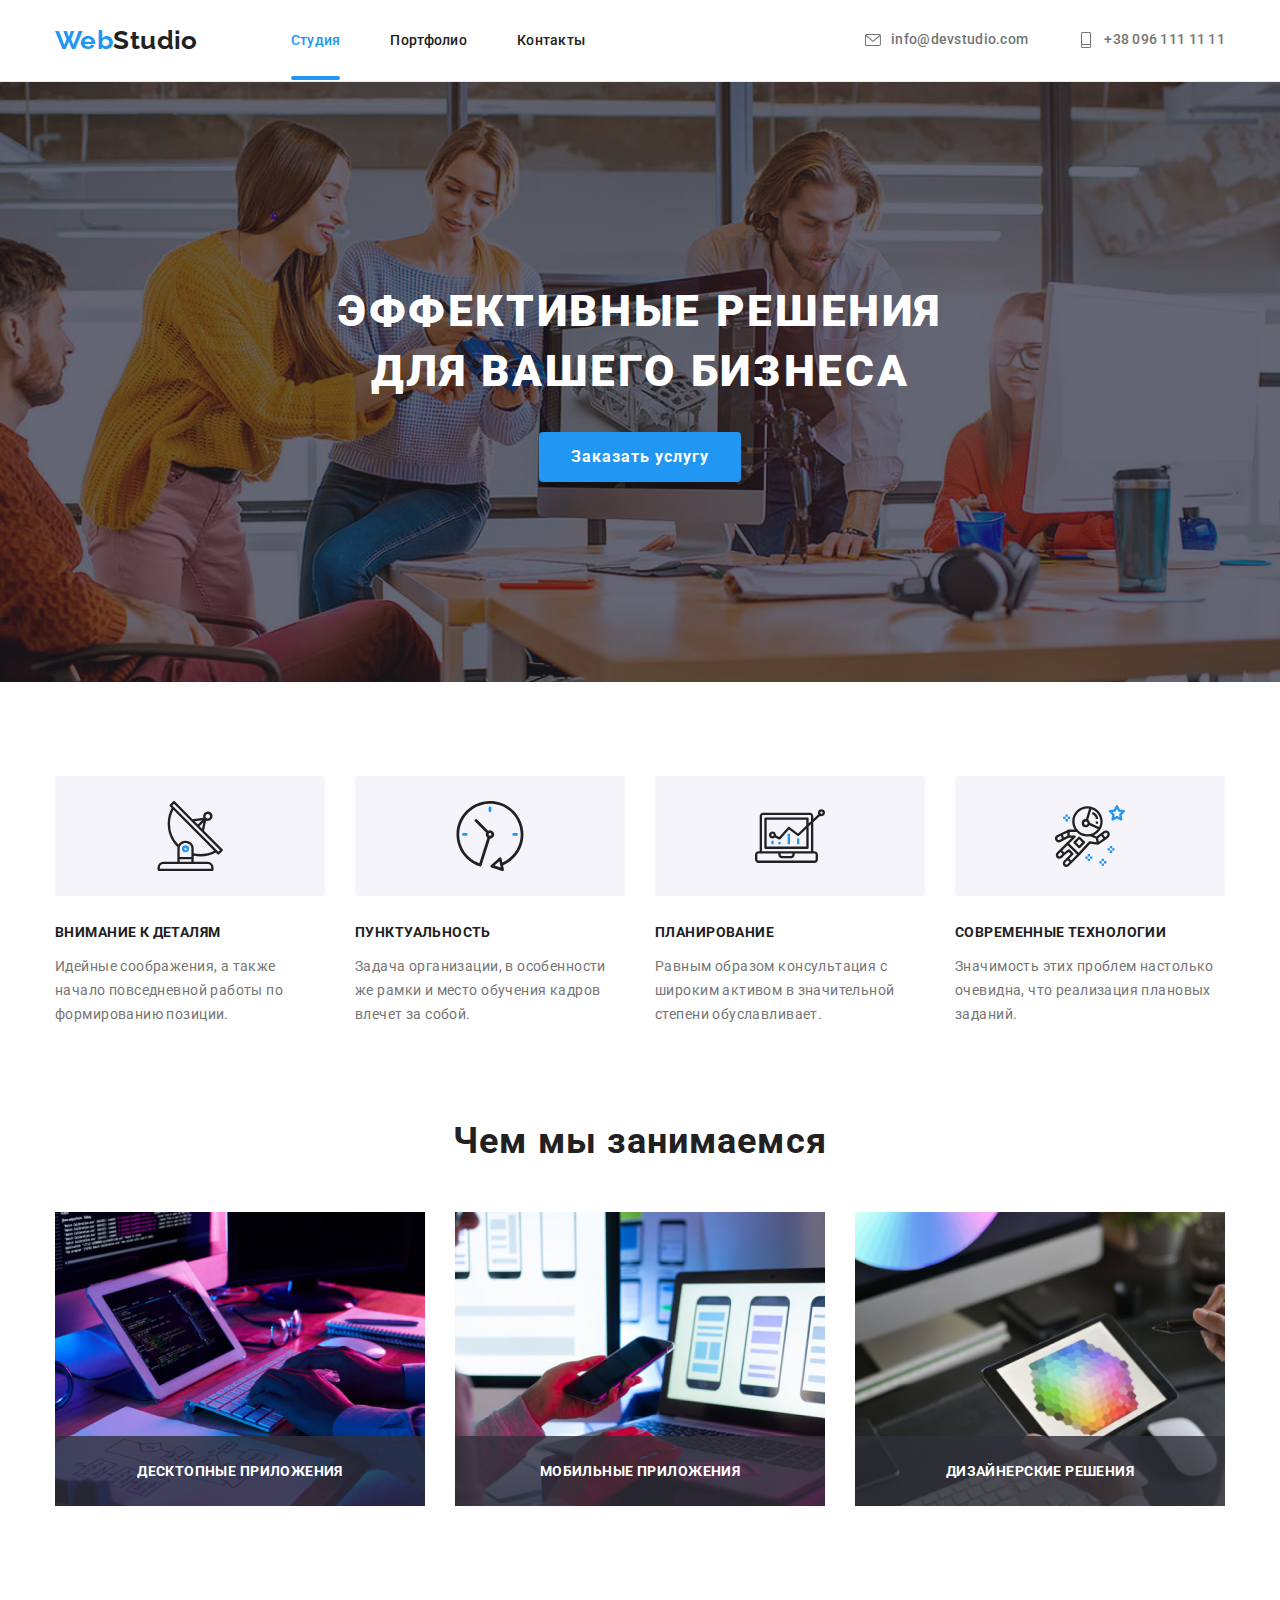
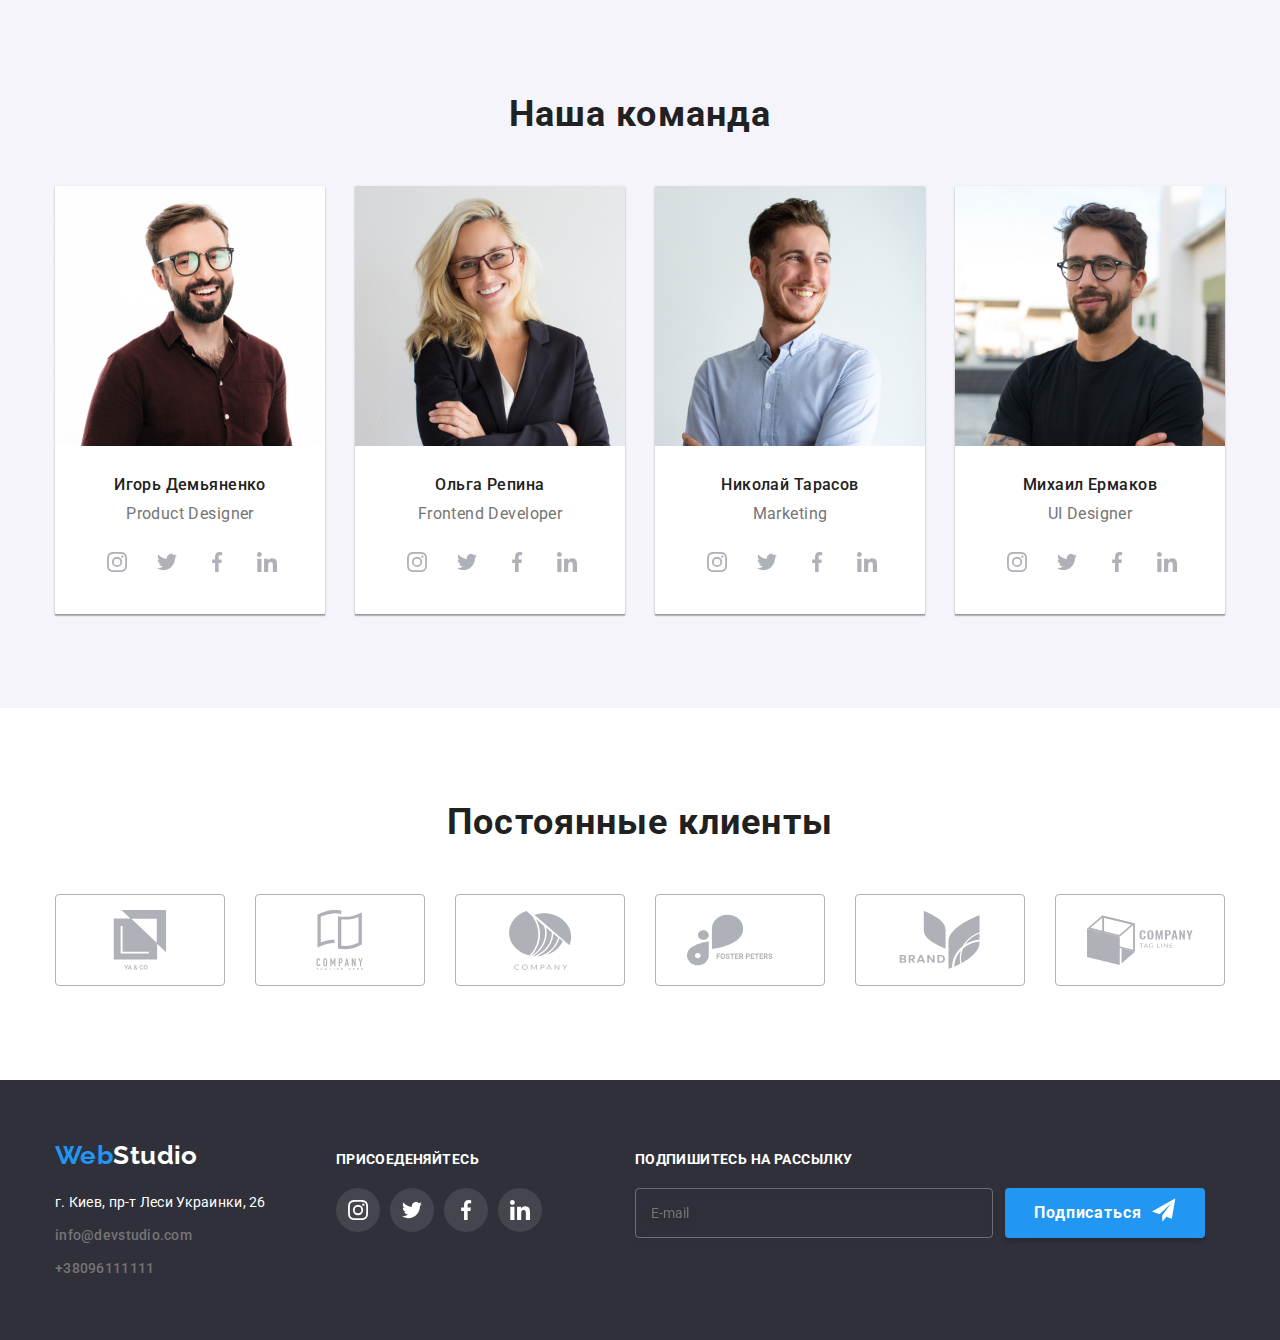
==== commit c2f4ab25: "summary 1" ====
--- a/index.html
+++ b/index.html
@@ -409,8 +409,9 @@
                         <input  type="email" name="email" class="subscribe-input" placeholder="E-mail">
                         <button type="submit" class="subscribe-button">Подписаться 
                             <svg class="subscribe-icon">
-                            <use href="./images/sprite-svg.svg#icon-send"></use>
-                        </svg></button>
+                            <use href="./images/symbol-defs.svg#icon-icon-send"></use>
+                            </svg>
+                        </button>
                     </form>
                     
                 </div>
@@ -437,8 +438,8 @@
                     <label for="name" class="modal-label">Имя</label>
                     <div class="modal-input-wrap">
                         <input class="modal-input" type="text" name="name" id="name">
-                        <svg class="modal-icon">
-                            <use href="./images/sprite-svg.svg#icon-black-person"></use>
+                        <svg class="modal-icon" height="14px" width="14px">
+                            <use href="./images/symbol-defs.svg#icon-person"></use>
                         </svg>
                     </div>
                 </div>
@@ -446,8 +447,8 @@
                     <label for="tel" class="modal-label">Телефон</label>
                     <div class="modal-input-wrap">
                         <input class="modal-input" type="tel" name="tel" id="tel">
-                        <svg class="modal-icon">
-                            <use href="./images/sprite-svg.svg#icon-black-phone"></use>
+                        <svg class="modal-icon" height="18px" width="18px">
+                            <use href="./images/symbol-defs.svg#icon-phone-black"></use>
                         </svg>
                     </div>
                     
@@ -456,8 +457,8 @@
                     <label for="email" class="modal-label">Почта</label>
                     <div class="modal-input-wrap">
                         <input class="modal-input" type="email" name="email" id="email">
-                        <svg class="modal-icon" width>
-                            <use href="./images/sprite-svg.svg#icon-black-envelope" ></use>
+                        <svg class="modal-icon" height="18px" width="18px">
+                            <use href="./images/symbol-defs.svg#icon-email-black" ></use>
                         </svg>
                     </div>
                 </div>
@@ -466,10 +467,30 @@
                     <label for="comment" class="modal-label">Комментарий</label>
                     <textarea class="modal-textarea-input" name="comment" id="comment"  rows="10" placeholder="Введите текст"></textarea>
                 </div>
-                <div class="modal-checkbox">   
-                    <input class="modal-input" type="checkbox" name="policy" id="policy">
+                <div class="modal-checkbox">
+                    <input 
+                    type="checkbox" 
+                    name="policy" 
+                    id="policy"
+                    class="modal-check visually-hidden">
+                    <label for="policy" class="modal-label-check"> 
+                        <span class="modal-label-item">
+                            <svg class="modal-check-icon" width="11" height="8">
+                                <use href="./images/symbol-defs.svg#icon-icon-check"></use>
+                            </svg>
+
+                        </span> Соглашаюсь с рассылкой и принимаю
+                        <span><a class="policy-link" href="#">Условия договора</a> </span></label>
+                </div>
+                <!-- <div class="modal-checkbox">   
+                    <span class="modal-check-frame">
+                        <svg class="modal-check-icon" width="16" height="15">
+                            <use href="./images/symbol-defs.svg#icon-frame"></use>
+                        </svg>
+                    </span>
+                    <input class="modal-input" type="checkbox" name="policy" id="policy" >
                     <label for="policy" class="modal-label">Соглашаюсь с рассылкой и принимаю <span ><a class="policy-link" href="#">Условия договора</a> </span></label>
-                </div>
+                </div> -->
 
                 <button type="submit" class="modal-button">Отправить</button>
             </form>
--- a/css/styles.css
+++ b/css/styles.css
@@ -689,7 +689,7 @@
 .grid-card-link {
     display: block;
     transition-property: box-shadow;
-    transition-duration: 2500ms;
+    transition-duration: 250ms;
     transition-timing-function: cubic-bezier(0.4, 0, 0.2, 1);
 
 }
@@ -964,7 +964,7 @@
     height: 40px;
     outline-color: var(--accent-color);
     width: 100%;
-    
+    padding-left: 42px;
     
     
 }
@@ -1008,9 +1008,11 @@
     margin-bottom: 12px;
 }
 .modal-checkbox {
-    display: flex;
-    justify-content: center;  
-    margin-bottom: 30px;
+    
+    
+    display: flex;
+    
+   margin: 10px 40px 30px 40px;
     
     
 }
@@ -1053,22 +1055,51 @@
 .modal-input-wrap {
     position: relative;
 }
-.modal-icon{
-    outline: 1px solid tomato;
+.modal-icon{    
     position: absolute;
-    fill: currentColor;
-    display: inline-block;
-    
-    width: 18px;
-    height: 18px;
+    fill: currentColor;     
     left: 15px;
     top: 50%;
     transform: translateY(-50%);
-    /* background-image: url(../images/person-black.svg);
-    background-repeat: no-repeat;
-    background-position: center;
-    background-size: cover; */
-    
+    transition-property: color;
+    transition-duration: 250ms;
+    transition-timing-function: cubic-bezier(0.4, 0, 0.2, 1);
+    
+}
+
+.modal-input:focus+.modal-icon {
+    fill: var(--accent-color);
+}
+.modal-label-check {
+    display: flex;
+    
+}
+.modal-label-item {
+    width: 16px;
+    height: 15px;
+    border: 2px solid #000000;
+    border-radius: 2px;
+    display: flex;
+    align-items: center;
+    justify-content: center;
+    margin-right: 8px;
+    margin-left: auto;
+}
+.modal-check:checked + .modal-label-check .modal-label-item {
+    background-color: var(--accent-color);
+    border: none;
+}
+.modal-check
+/* .modal-input-custom {
+    -webkit-appearance: none;
+    -moz-appearance: none;
+    appearance: none;
+
+    
+} */
+.modal-check-icon {
+    fill: currentColor;
+
 }
 .footer-right {
     
@@ -1098,6 +1129,7 @@
     line-height: 1.87;
     letter-spacing: 0.06em;
 
+    transition: border 250ms cubic-bezier(0.4, 0, 0.2, 1);
     
     box-shadow: 0px 4px 4px rgb(0 0 0 / 15%);
     border-radius: 4px;
@@ -1105,7 +1137,14 @@
     height: 50px;
     margin: 0 auto;
     padding: 10px 29px;
-}
+    
+}
+.subscribe-button:hover,
+.subscribe-button:focus {
+    border: 1px solid var(--hover-color);
+    
+}
+
 .subscribe-input {
     
     margin-right: 12px;
@@ -1122,11 +1161,11 @@
 }
 
 .subscribe-icon {
-    outline: 1px solid #ffffff;
+    
     margin-left: 10px;
     width: 24px;
     height: 24px;
-    fill: #fff;
+    fill: currentColor;
     
     
 }